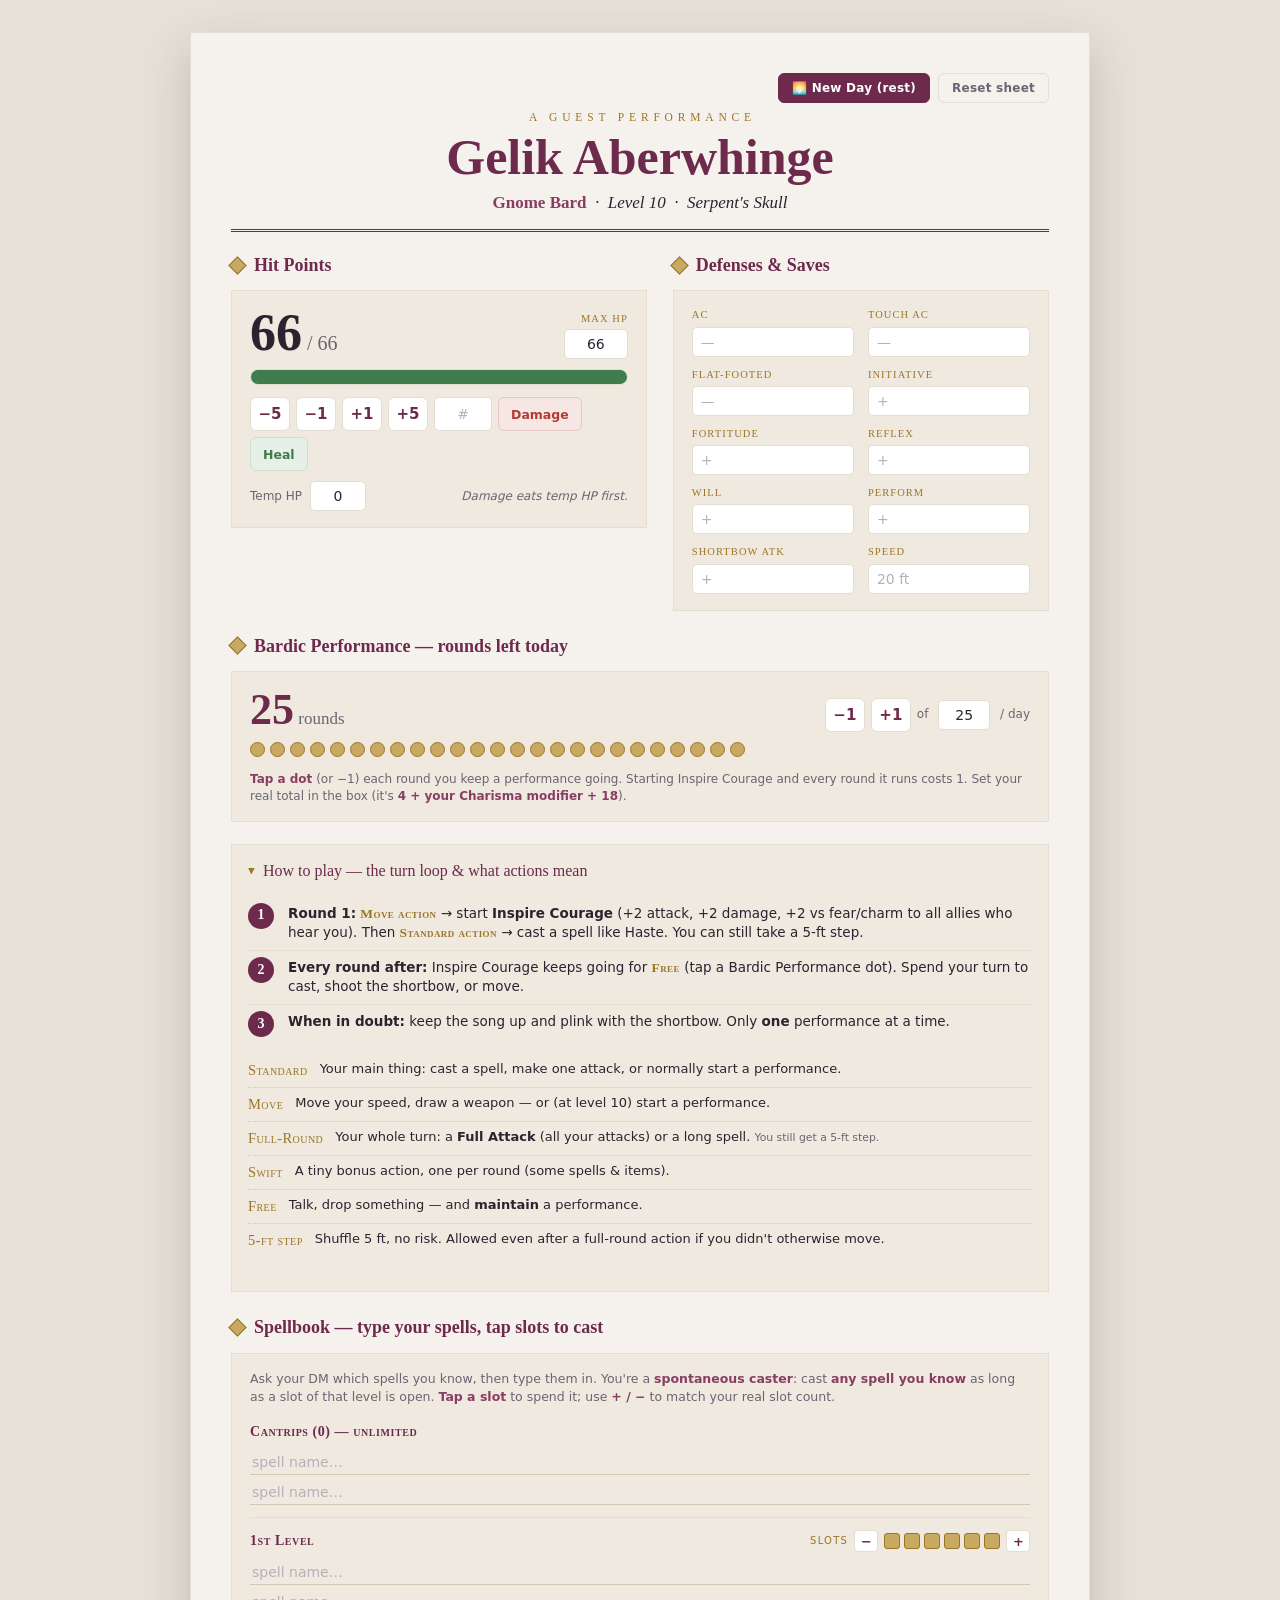
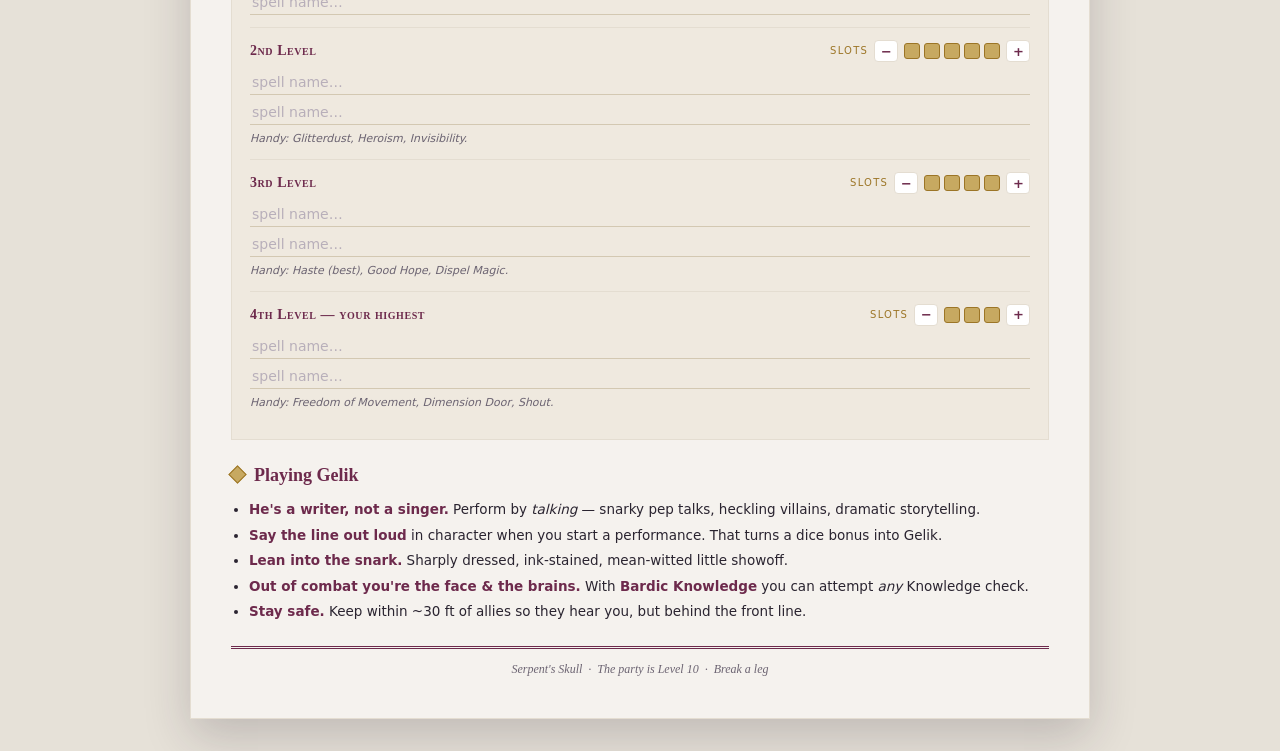
==== gelik.html @ e33d7975 "Add Gelik bard sheet — interactive guest-NPC handout Standalone level-10 gnome bard sheet for Serpen" ====
<!DOCTYPE html>
<html lang="en">
<head>
<meta charset="utf-8">
<meta name="viewport" content="width=device-width, initial-scale=1">
<meta name="description" content="Interactive character sheet for playing Gelik Aberwhinge, a level 10 gnome bard, in Serpent's Skull (Pathfinder 1e).">
<title>Gelik Aberwhinge — Interactive Bard Sheet</title>
<link rel="icon" href="data:image/svg+xml,<svg xmlns=%22http://www.w3.org/2000/svg%22 viewBox=%220 0 100 100%22><text y=%22.9em%22 font-size=%2290%22>%F0%9F%8E%AD</text></svg>">
</head>
<body>
<style>
  :root {
    --paper: #f5f2ee;
    --paper-2: #efe9df;
    --paper-edge: #e4ddd1;
    --ink: #2a2430;
    --muted: #6c6472;
    --plum: #6d2a4c;
    --plum-soft: #8a3d63;
    --brass: #9c7526;
    --brass-soft: #c7a961;
    --rule: #d3c8b2;
    --good: #3f7d4f;
    --warn: #b5852a;
    --bad: #b23b34;
    --frame-bg: #e6e1d8;
    --serif: "Hoefler Text", "Baskerville", "Palatino Linotype", Palatino, Georgia, serif;
    --sans: system-ui, -apple-system, "Segoe UI", Roboto, Helvetica, Arial, sans-serif;
    --mono: ui-monospace, "SF Mono", "Cascadia Mono", Menlo, Consolas, monospace;
  }
  @media (prefers-color-scheme: dark) { :root { --frame-bg: #201c23; } }
  :root[data-theme="dark"] { --frame-bg: #201c23; }
  :root[data-theme="light"] { --frame-bg: #e6e1d8; }

  * { box-sizing: border-box; }
  body {
    margin: 0; background: var(--frame-bg); color: var(--ink);
    font-family: var(--sans); line-height: 1.45;
    padding: clamp(10px, 2.5vw, 34px);
  }
  .sheet {
    max-width: 900px; margin: 0 auto; background: var(--paper);
    border: 1px solid var(--paper-edge);
    box-shadow: 0 18px 44px rgba(40,30,45,.20);
    padding: clamp(16px, 3.4vw, 40px);
  }

  /* Toolbar */
  .toolbar { display: flex; flex-wrap: wrap; gap: 8px; justify-content: flex-end; margin-bottom: 6px; }
  button { font-family: var(--sans); cursor: pointer; border: none; }
  .btn {
    font-size: 12px; font-weight: 600; letter-spacing: .02em;
    padding: 7px 13px; border-radius: 6px; background: #fff;
    border: 1px solid var(--paper-edge); color: var(--ink);
    transition: background .12s, transform .06s;
  }
  .btn:hover { background: var(--paper-2); }
  .btn:active { transform: translateY(1px); }
  .btn.primary { background: var(--plum); color: #fff; border-color: var(--plum); }
  .btn.primary:hover { background: var(--plum-soft); }
  .btn.ghost { background: transparent; color: var(--muted); }

  /* Header */
  header { text-align: center; border-bottom: 3px double var(--plum); padding-bottom: 14px; margin-bottom: 20px; }
  .eyebrow { font-family: var(--serif); font-size: 11.5px; letter-spacing: .42em; text-transform: uppercase; color: var(--brass); margin: 0 0 6px; padding-left: .42em; }
  h1 { font-family: var(--serif); font-weight: 700; font-size: clamp(30px, 6.4vw, 50px); line-height: 1.02; color: var(--plum); margin: 2px 0 8px; text-wrap: balance; }
  .billing { font-family: var(--serif); font-style: italic; font-size: clamp(14px, 2.3vw, 17px); margin: 0; }
  .billing b { font-style: normal; color: var(--plum-soft); }

  h2 { font-family: var(--serif); font-size: 18px; color: var(--plum); margin: 0 0 12px; display: flex; align-items: center; gap: 10px; }
  h2::before { content: ""; width: 11px; height: 11px; flex: none; background: var(--brass-soft); transform: rotate(45deg); border: 1.5px solid var(--brass); }
  section { margin-bottom: 22px; }
  .grid2 { display: grid; grid-template-columns: 1.05fr .95fr; gap: 22px 26px; }
  .card { background: var(--paper-2); border: 1px solid var(--paper-edge); padding: 16px 18px; }

  /* HP tracker */
  .hp-top { display: flex; align-items: flex-end; justify-content: space-between; gap: 12px; margin-bottom: 10px; }
  .hp-cur { font-family: var(--serif); font-weight: 700; font-size: 52px; line-height: 1; color: var(--ink); font-variant-numeric: tabular-nums; }
  .hp-cur small { font-size: 20px; color: var(--muted); font-weight: 400; }
  .hp-maxwrap { text-align: right; font-size: 12px; color: var(--muted); }
  .hp-bar { height: 16px; background: #e0d8c9; border: 1px solid var(--paper-edge); border-radius: 8px; overflow: hidden; margin-bottom: 12px; }
  .hp-fill { height: 100%; width: 100%; background: var(--good); transition: width .2s ease, background .2s; }
  .hp-controls { display: flex; flex-wrap: wrap; gap: 6px; align-items: center; }
  .step { width: 40px; height: 34px; border-radius: 6px; border: 1px solid var(--paper-edge); background: #fff; font-size: 15px; font-weight: 700; color: var(--plum); }
  .step:hover { background: var(--paper); }
  .amt { width: 58px; height: 34px; text-align: center; }
  .dmg { background: #f6e7e5; color: var(--bad); border: 1px solid #e6c9c5; }
  .heal { background: #e6f0e6; color: var(--good); border: 1px solid #cbe0cb; }
  .dmg, .heal { height: 34px; padding: 0 12px; border-radius: 6px; font-weight: 700; font-size: 12.5px; }
  .temp-row { display: flex; align-items: center; gap: 8px; margin-top: 10px; font-size: 12px; color: var(--muted); }

  /* Editable stat inputs */
  input, .in {
    font-family: var(--sans); font-size: 14px; color: var(--ink);
    background: #fff; border: 1px solid var(--paper-edge); border-radius: 5px;
    padding: 6px 8px; width: 100%;
  }
  input:focus, .in:focus { outline: 2px solid var(--brass-soft); outline-offset: 0; border-color: var(--brass); }
  input::placeholder { color: #b8afba; }
  .statgrid { display: grid; grid-template-columns: 1fr 1fr; gap: 10px 14px; }
  .field { display: flex; flex-direction: column; gap: 4px; }
  .field label { font-family: var(--serif); text-transform: uppercase; letter-spacing: .1em; font-size: 10.5px; color: var(--brass); }
  .field input { font-variant-numeric: tabular-nums; }

  /* Bardic Performance */
  .bp-head { display: flex; align-items: flex-end; justify-content: space-between; gap: 12px; margin-bottom: 10px; }
  .bp-cur { font-family: var(--serif); font-weight: 700; font-size: 44px; line-height: 1; color: var(--plum); font-variant-numeric: tabular-nums; }
  .bp-cur small { font-size: 17px; color: var(--muted); font-weight: 400; }
  .pips { display: flex; flex-wrap: wrap; gap: 5px; margin: 10px 0 14px; }
  .pip { width: 15px; height: 15px; border-radius: 50%; border: 1.5px solid var(--brass); background: var(--brass-soft); cursor: pointer; padding: 0; transition: background .1s, transform .06s; }
  .pip.spent { background: transparent; }
  .pip:active { transform: scale(.85); }
  .bp-controls { display: flex; flex-wrap: wrap; gap: 6px; align-items: center; }
  .maxfield { display: inline-flex; align-items: center; gap: 6px; font-size: 12px; color: var(--muted); margin-left: auto; }
  .maxfield input { width: 52px; text-align: center; }

  .note { font-size: 12px; color: var(--muted); margin: 10px 0 0; }
  .note b { color: var(--plum-soft); }

  /* Reference (turn loop + actions) */
  details.ref { border: 1px solid var(--paper-edge); background: var(--paper-2); padding: 4px 16px; margin-bottom: 22px; }
  details.ref summary { font-family: var(--serif); font-size: 16px; color: var(--plum); cursor: pointer; padding: 10px 0; list-style: none; display: flex; align-items: center; gap: 8px; }
  details.ref summary::-webkit-details-marker { display: none; }
  details.ref summary::before { content: "▸"; color: var(--brass); font-size: 13px; transition: transform .15s; }
  details.ref[open] summary::before { transform: rotate(90deg); }
  .ref-body { padding: 4px 0 14px; }
  ol.loop { margin: 0 0 14px; padding: 0; list-style: none; counter-reset: step; }
  ol.loop li { position: relative; padding: 7px 0 7px 40px; border-top: 1px solid var(--paper-edge); font-size: 13.5px; }
  ol.loop li:first-child { border-top: none; }
  ol.loop li::before { counter-increment: step; content: counter(step); position: absolute; left: 0; top: 6px; width: 26px; height: 26px; display: grid; place-items: center; font-family: var(--serif); font-weight: 700; font-size: 14px; color: #fff; background: var(--plum); border-radius: 50%; }
  .act { font-family: var(--serif); font-weight: 700; font-variant: small-caps; letter-spacing: .03em; color: var(--brass); }
  dl.acts div { display: grid; grid-template-columns: auto 1fr; gap: 3px 12px; padding: 6px 0; border-top: 1px dotted var(--rule); font-size: 13px; }
  dl.acts div:first-child { border-top: none; }
  dl.acts dt { font-family: var(--serif); color: var(--brass); font-variant: small-caps; letter-spacing: .03em; font-size: 14.5px; white-space: nowrap; }
  dl.acts dd { margin: 0; }
  dl.acts dd small { color: var(--muted); }

  /* Spellbook */
  .spellbook { border: 1px solid var(--paper-edge); background: var(--paper-2); padding: 16px 18px; }
  .how { font-size: 12.5px; color: var(--muted); margin: 0 0 16px; }
  .how b { color: var(--plum-soft); }
  .grp { padding: 12px 0; border-top: 1px solid var(--paper-edge); }
  .grp:first-of-type { border-top: none; padding-top: 0; }
  .grp-head { display: flex; align-items: center; gap: 10px; margin-bottom: 8px; flex-wrap: wrap; }
  .grp-name { font-family: var(--serif); font-weight: 700; font-size: 14px; color: var(--plum); font-variant: small-caps; letter-spacing: .04em; }
  .slot-ctrl { display: flex; align-items: center; gap: 6px; margin-left: auto; }
  .slot-ctrl .lbl { font-size: 10px; letter-spacing: .12em; text-transform: uppercase; color: var(--brass); }
  .sbox { width: 16px; height: 16px; border: 1.5px solid var(--brass); background: var(--brass-soft); cursor: pointer; padding: 0; border-radius: 3px; transition: background .1s, transform .06s; }
  .sbox.used { background: transparent; }
  .sbox:active { transform: scale(.85); }
  .stepmini { width: 24px; height: 22px; font-size: 13px; font-weight: 700; color: var(--plum); background: #fff; border: 1px solid var(--paper-edge); border-radius: 4px; line-height: 1; }
  .slotpips { display: flex; gap: 4px; }
  .spell-inputs { display: flex; flex-direction: column; gap: 5px; }
  .spell-inputs input { background: transparent; border: none; border-bottom: 1.5px solid var(--rule); border-radius: 0; padding: 4px 2px; }
  .spell-inputs input:focus { outline: none; border-bottom-color: var(--brass); background: #fff9; }
  .hint { font-size: 11px; color: var(--muted); font-style: italic; margin: 6px 0 0; }

  /* Flavor */
  .flavor ul { margin: 0; padding-left: 18px; }
  .flavor li { margin: 6px 0; font-size: 13.5px; }
  .flavor li b { color: var(--plum); }

  footer { margin-top: 24px; padding-top: 12px; border-top: 3px double var(--plum); text-align: center; font-family: var(--serif); font-style: italic; font-size: 12px; color: var(--muted); }
  .saved { font-size: 11px; color: var(--good); opacity: 0; transition: opacity .3s; }
  .saved.show { opacity: 1; }

  @media (max-width: 640px) { .grid2 { grid-template-columns: 1fr; } }
</style>

<div class="sheet">
  <div class="toolbar">
    <span class="saved" id="saved">saved ✓</span>
    <button class="btn primary" id="newday">🌅 New Day (rest)</button>
    <button class="btn ghost" id="reset">Reset sheet</button>
  </div>

  <header>
    <p class="eyebrow">A Guest Performance</p>
    <h1>Gelik Aberwhinge</h1>
    <p class="billing"><b>Gnome Bard</b> &nbsp;·&nbsp; Level 10 &nbsp;·&nbsp; Serpent's Skull</p>
  </header>

  <div class="grid2">
    <!-- HP -->
    <section>
      <h2>Hit Points</h2>
      <div class="card">
        <div class="hp-top">
          <div class="hp-cur"><span id="hpCur">66</span><small> / <span id="hpMaxLabel">66</span></small></div>
          <div class="hp-maxwrap">
            <div class="field" style="gap:3px;">
              <label>Max HP</label>
              <input id="hpMax" type="text" inputmode="numeric" value="66" style="width:64px;text-align:center;">
            </div>
          </div>
        </div>
        <div class="hp-bar"><div class="hp-fill" id="hpFill"></div></div>
        <div class="hp-controls">
          <button class="step" data-hp="-5">−5</button>
          <button class="step" data-hp="-1">−1</button>
          <button class="step" data-hp="1">+1</button>
          <button class="step" data-hp="5">+5</button>
          <input class="amt" id="hpAmt" type="text" inputmode="numeric" placeholder="#">
          <button class="dmg" id="hpDmg">Damage</button>
          <button class="heal" id="hpHeal">Heal</button>
        </div>
        <div class="temp-row">
          <span>Temp HP</span>
          <input id="tempHp" type="text" inputmode="numeric" value="0" style="width:56px;text-align:center;">
          <span style="margin-left:auto;font-style:italic;">Damage eats temp HP first.</span>
        </div>
      </div>
    </section>

    <!-- Defenses / Saves -->
    <section>
      <h2>Defenses &amp; Saves</h2>
      <div class="card">
        <div class="statgrid">
          <div class="field"><label>AC</label><input data-stat="ac" type="text" placeholder="—"></div>
          <div class="field"><label>Touch AC</label><input data-stat="touch" type="text" placeholder="—"></div>
          <div class="field"><label>Flat-Footed</label><input data-stat="flat" type="text" placeholder="—"></div>
          <div class="field"><label>Initiative</label><input data-stat="init" type="text" placeholder="+"></div>
          <div class="field"><label>Fortitude</label><input data-stat="fort" type="text" placeholder="+"></div>
          <div class="field"><label>Reflex</label><input data-stat="ref" type="text" placeholder="+"></div>
          <div class="field"><label>Will</label><input data-stat="will" type="text" placeholder="+"></div>
          <div class="field"><label>Perform</label><input data-stat="perform" type="text" placeholder="+"></div>
          <div class="field"><label>Shortbow atk</label><input data-stat="shortbow" type="text" placeholder="+"></div>
          <div class="field"><label>Speed</label><input data-stat="speed" type="text" placeholder="20 ft"></div>
        </div>
      </div>
    </section>
  </div>

  <!-- Bardic Performance -->
  <section>
    <h2>Bardic Performance — rounds left today</h2>
    <div class="card">
      <div class="bp-head">
        <div class="bp-cur"><span id="bpCur">25</span><small> rounds</small></div>
        <div class="bp-controls">
          <button class="step" id="bpMinus">−1</button>
          <button class="step" id="bpPlus">+1</button>
          <span class="maxfield">of&nbsp;<input id="bpMax" type="text" inputmode="numeric" value="25">&nbsp;/ day</span>
        </div>
      </div>
      <div class="pips" id="bpPips"></div>
      <p class="note"><b>Tap a dot</b> (or −1) each round you keep a performance going. Starting Inspire Courage and every round it runs costs 1. Set your real total in the box (it's <b>4 + your Charisma modifier + 18</b>).</p>
    </div>
  </section>

  <!-- Reference -->
  <details class="ref" open>
    <summary>How to play — the turn loop &amp; what actions mean</summary>
    <div class="ref-body">
      <ol class="loop">
        <li><b>Round 1:</b> <span class="act">Move action</span> &rarr; start <b>Inspire Courage</b> (+2 attack, +2 damage, +2 vs fear/charm to all allies who hear you). Then <span class="act">Standard action</span> &rarr; cast a spell like Haste. You can still take a 5-ft step.</li>
        <li><b>Every round after:</b> Inspire Courage keeps going for <span class="act">Free</span> (tap a Bardic Performance dot). Spend your turn to cast, shoot the shortbow, or move.</li>
        <li><b>When in doubt:</b> keep the song up and plink with the shortbow. Only <b>one</b> performance at a time.</li>
      </ol>
      <dl class="acts">
        <div><dt>Standard</dt><dd>Your main thing: cast a spell, make one attack, or normally start a performance.</dd></div>
        <div><dt>Move</dt><dd>Move your speed, draw a weapon — or (at level 10) start a performance.</dd></div>
        <div><dt>Full-Round</dt><dd>Your whole turn: a <b>Full Attack</b> (all your attacks) or a long spell. <small>You still get a 5-ft step.</small></dd></div>
        <div><dt>Swift</dt><dd>A tiny bonus action, one per round (some spells &amp; items).</dd></div>
        <div><dt>Free</dt><dd>Talk, drop something — and <b>maintain</b> a performance.</dd></div>
        <div><dt>5-ft step</dt><dd>Shuffle 5 ft, no risk. Allowed even after a full-round action if you didn't otherwise move.</dd></div>
      </dl>
    </div>
  </details>

  <!-- Spellbook -->
  <section>
    <h2>Spellbook — type your spells, tap slots to cast</h2>
    <div class="spellbook">
      <p class="how">Ask your DM which spells you know, then type them in. You're a <b>spontaneous caster</b>: cast <b>any spell you know</b> as long as a slot of that level is open. <b>Tap a slot</b> to spend it; use <b>+ / −</b> to match your real slot count.</p>
      <div id="spellbook"></div>
    </div>
  </section>

  <!-- Flavor -->
  <section class="flavor">
    <h2>Playing Gelik</h2>
    <ul>
      <li><b>He's a writer, not a singer.</b> Perform by <em>talking</em> — snarky pep talks, heckling villains, dramatic storytelling.</li>
      <li><b>Say the line out loud</b> in character when you start a performance. That turns a dice bonus into Gelik.</li>
      <li><b>Lean into the snark.</b> Sharply dressed, ink-stained, mean-witted little showoff.</li>
      <li><b>Out of combat you're the face &amp; the brains.</b> With <b>Bardic Knowledge</b> you can attempt <em>any</em> Knowledge check.</li>
      <li><b>Stay safe.</b> Keep within ~30 ft of allies so they hear you, but behind the front line.</li>
    </ul>
  </section>

  <footer>Serpent's Skull &nbsp;·&nbsp; The party is Level 10 &nbsp;·&nbsp; Break a leg</footer>
</div>

<script>
(function () {
  "use strict";
  var KEY = "gelik-bard-sheet-v1";

  var SPELL_LEVELS = [
    { id: "l0", name: "Cantrips (0) — unlimited", slots: 0, hint: "" },
    { id: "l1", name: "1st Level", slots: 6, hint: "" },
    { id: "l2", name: "2nd Level", slots: 5, hint: "Handy: Glitterdust, Heroism, Invisibility." },
    { id: "l3", name: "3rd Level", slots: 4, hint: "Handy: Haste (best), Good Hope, Dispel Magic." },
    { id: "l4", name: "4th Level — your highest", slots: 3, hint: "Handy: Freedom of Movement, Dimension Door, Shout." }
  ];

  function defaults() {
    var spells = {};
    SPELL_LEVELS.forEach(function (lv) {
      spells[lv.id] = { slots: lv.slots, used: [], names: ["", ""] };
    });
    return {
      stats: {},
      hpMax: 66, hpCur: 66, tempHp: 0,
      bpMax: 25, bpCur: 25,
      spells: spells
    };
  }

  var S;
  try { S = JSON.parse(localStorage.getItem(KEY)) || defaults(); }
  catch (e) { S = defaults(); }
  // migrate/guard
  if (!S.spells) S.spells = defaults().spells;
  SPELL_LEVELS.forEach(function (lv) {
    if (!S.spells[lv.id]) S.spells[lv.id] = { slots: lv.slots, used: [], names: ["", ""] };
    if (!S.spells[lv.id].names) S.spells[lv.id].names = ["", ""];
    if (!S.spells[lv.id].used) S.spells[lv.id].used = [];
  });
  if (!S.stats) S.stats = {};

  var savedEl = document.getElementById("saved");
  var savedTimer;
  function save() {
    try { localStorage.setItem(KEY, JSON.stringify(S)); } catch (e) {}
    savedEl.classList.add("show");
    clearTimeout(savedTimer);
    savedTimer = setTimeout(function () { savedEl.classList.remove("show"); }, 900);
  }

  function num(v, d) { var n = parseInt(v, 10); return isNaN(n) ? d : n; }
  function clamp(n, lo, hi) { return Math.max(lo, Math.min(hi, n)); }

  /* ---------- HP ---------- */
  var hpCurEl = document.getElementById("hpCur");
  var hpMaxLabel = document.getElementById("hpMaxLabel");
  var hpFill = document.getElementById("hpFill");
  var hpMaxInput = document.getElementById("hpMax");
  var tempInput = document.getElementById("tempHp");

  function renderHP() {
    hpMaxInput.value = S.hpMax;
    tempInput.value = S.tempHp;
    hpCurEl.textContent = S.hpCur + (S.tempHp > 0 ? "+" + S.tempHp : "");
    hpMaxLabel.textContent = S.hpMax;
    var ratio = S.hpMax > 0 ? clamp(S.hpCur / S.hpMax, 0, 1) : 0;
    hpFill.style.width = (ratio * 100) + "%";
    hpFill.style.background = ratio > 0.5 ? "var(--good)" : (ratio > 0.25 ? "var(--warn)" : "var(--bad)");
  }
  function changeHP(delta) {
    if (delta < 0) {
      var dmg = -delta;
      if (S.tempHp > 0) {
        var absorbed = Math.min(S.tempHp, dmg);
        S.tempHp -= absorbed; dmg -= absorbed;
      }
      S.hpCur = clamp(S.hpCur - dmg, 0, S.hpMax);
    } else {
      S.hpCur = clamp(S.hpCur + delta, 0, S.hpMax);
    }
    renderHP(); save();
  }
  document.querySelectorAll(".step[data-hp]").forEach(function (b) {
    b.addEventListener("click", function () { changeHP(num(b.getAttribute("data-hp"), 0)); });
  });
  document.getElementById("hpDmg").addEventListener("click", function () {
    var v = num(document.getElementById("hpAmt").value, 0); if (v) changeHP(-Math.abs(v));
  });
  document.getElementById("hpHeal").addEventListener("click", function () {
    var v = num(document.getElementById("hpAmt").value, 0); if (v) changeHP(Math.abs(v));
  });
  hpMaxInput.addEventListener("input", function () {
    S.hpMax = num(hpMaxInput.value, 0);
    S.hpCur = clamp(S.hpCur, 0, S.hpMax);
    renderHP(); save();
  });
  tempInput.addEventListener("input", function () { S.tempHp = num(tempInput.value, 0); renderHP(); save(); });

  /* ---------- Stats ---------- */
  document.querySelectorAll("input[data-stat]").forEach(function (inp) {
    var k = inp.getAttribute("data-stat");
    if (S.stats[k] != null) inp.value = S.stats[k];
    inp.addEventListener("input", function () { S.stats[k] = inp.value; save(); });
  });

  /* ---------- Bardic Performance ---------- */
  var bpCurEl = document.getElementById("bpCur");
  var bpMaxInput = document.getElementById("bpMax");
  var bpPips = document.getElementById("bpPips");

  function renderBP() {
    bpCurEl.textContent = S.bpCur;
    bpMaxInput.value = S.bpMax;
    bpPips.innerHTML = "";
    var cap = Math.min(S.bpMax, 40); // cap dots drawn for sanity
    for (var i = 0; i < cap; i++) {
      var p = document.createElement("button");
      p.className = "pip" + (i >= S.bpCur ? " spent" : "");
      p.setAttribute("aria-label", "performance round " + (i + 1));
      (function (idx) {
        p.addEventListener("click", function () {
          // clicking sets remaining to idx (if filled) or idx+1 (if spent)
          S.bpCur = (idx < S.bpCur) ? idx : idx + 1;
          S.bpCur = clamp(S.bpCur, 0, S.bpMax);
          renderBP(); save();
        });
      })(i);
      bpPips.appendChild(p);
    }
  }
  document.getElementById("bpMinus").addEventListener("click", function () { S.bpCur = clamp(S.bpCur - 1, 0, S.bpMax); renderBP(); save(); });
  document.getElementById("bpPlus").addEventListener("click", function () { S.bpCur = clamp(S.bpCur + 1, 0, S.bpMax); renderBP(); save(); });
  bpMaxInput.addEventListener("input", function () {
    S.bpMax = num(bpMaxInput.value, 0);
    S.bpCur = clamp(S.bpCur, 0, S.bpMax);
    renderBP(); save();
  });

  /* ---------- Spellbook ---------- */
  var sbEl = document.getElementById("spellbook");
  function renderSpellbook() {
    sbEl.innerHTML = "";
    SPELL_LEVELS.forEach(function (lv) {
      var st = S.spells[lv.id];
      var grp = document.createElement("div");
      grp.className = "grp";

      var head = document.createElement("div");
      head.className = "grp-head";
      var nm = document.createElement("span");
      nm.className = "grp-name";
      nm.textContent = lv.name;
      head.appendChild(nm);

      if (lv.slots !== 0 || st.slots > 0) {
        var ctrl = document.createElement("div");
        ctrl.className = "slot-ctrl";
        var lbl = document.createElement("span");
        lbl.className = "lbl"; lbl.textContent = "Slots";
        ctrl.appendChild(lbl);

        var minus = document.createElement("button");
        minus.className = "stepmini"; minus.textContent = "−";
        minus.addEventListener("click", function () {
          st.slots = Math.max(0, st.slots - 1);
          if (st.used.length > st.slots) st.used.length = st.slots;
          renderSpellbook(); save();
        });
        ctrl.appendChild(minus);

        var pipwrap = document.createElement("div");
        pipwrap.className = "slotpips";
        for (var i = 0; i < st.slots; i++) {
          var sb = document.createElement("button");
          sb.className = "sbox" + (st.used[i] ? " used" : "");
          sb.setAttribute("aria-label", lv.name + " slot " + (i + 1));
          (function (idx) {
            sb.addEventListener("click", function () {
              st.used[idx] = !st.used[idx];
              renderSpellbook(); save();
            });
          })(i);
          pipwrap.appendChild(sb);
        }
        ctrl.appendChild(pipwrap);

        var plus = document.createElement("button");
        plus.className = "stepmini"; plus.textContent = "+";
        plus.addEventListener("click", function () {
          st.slots = st.slots + 1;
          renderSpellbook(); save();
        });
        ctrl.appendChild(plus);

        head.appendChild(ctrl);
      }
      grp.appendChild(head);

      var inputs = document.createElement("div");
      inputs.className = "spell-inputs";
      function makeSpellInput(idx) {
        var inp = document.createElement("input");
        inp.type = "text";
        inp.value = st.names[idx] || "";
        inp.placeholder = "spell name…";
        inp.addEventListener("input", function () {
          st.names[idx] = inp.value;
          // grow: append one fresh line (no full re-render, keeps focus)
          if (idx === st.names.length - 1 && inp.value.trim() !== "") {
            st.names.push("");
            inputs.appendChild(makeSpellInput(st.names.length - 1));
          }
          save();
        });
        return inp;
      }
      for (var ni = 0; ni < st.names.length; ni++) inputs.appendChild(makeSpellInput(ni));
      grp.appendChild(inputs);

      if (lv.hint) {
        var h = document.createElement("p");
        h.className = "hint"; h.innerHTML = lv.hint;
        grp.appendChild(h);
      }
      sbEl.appendChild(grp);
    });
  }
  /* ---------- Toolbar ---------- */
  document.getElementById("newday").addEventListener("click", function () {
    S.hpCur = S.hpMax; S.tempHp = 0; S.bpCur = S.bpMax;
    SPELL_LEVELS.forEach(function (lv) { S.spells[lv.id].used = []; });
    renderAll(); save();
  });
  document.getElementById("reset").addEventListener("click", function () {
    if (!confirm("Reset the whole sheet? This clears your saved numbers and spells.")) return;
    S = defaults();
    document.querySelectorAll("input[data-stat]").forEach(function (inp) { inp.value = ""; });
    renderAll(); save();
  });

  function renderAll() { renderHP(); renderBP(); renderSpellbook(); }
  renderAll();
})();
</script>
</body>
</html>
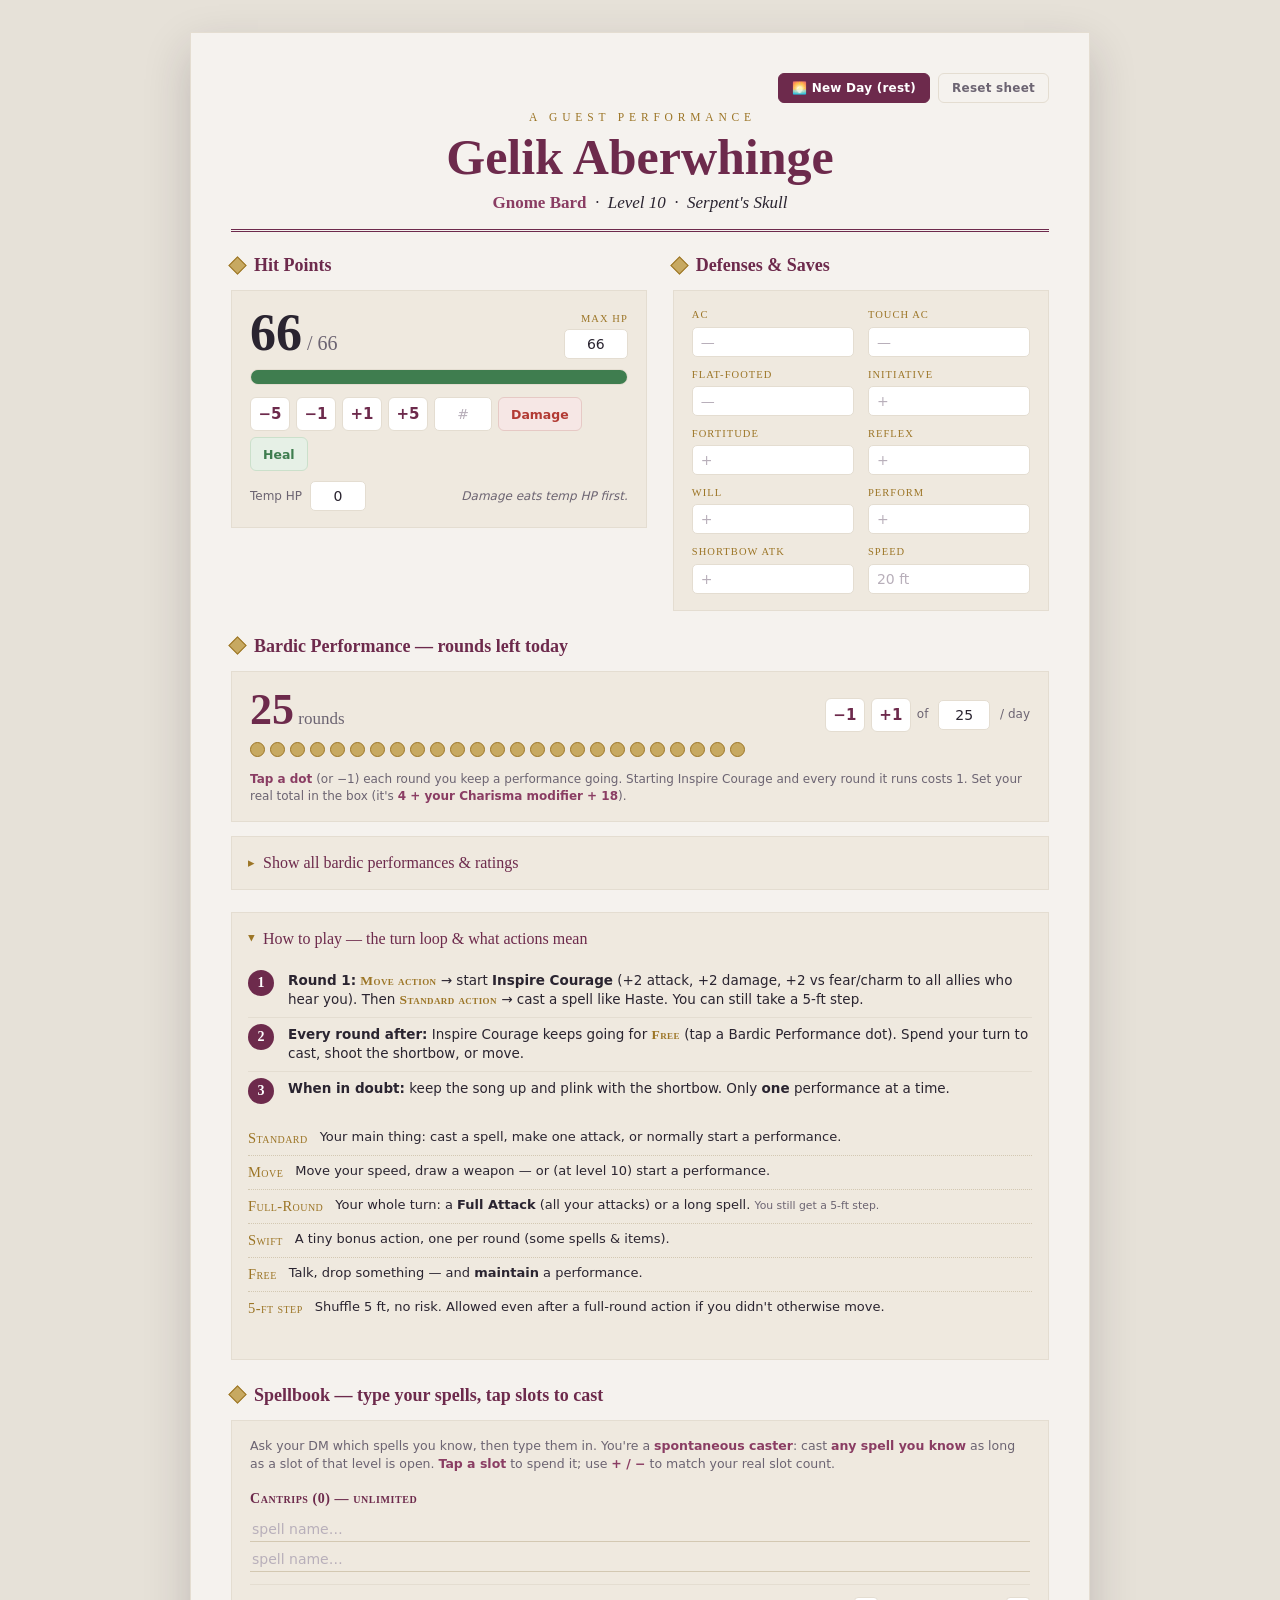
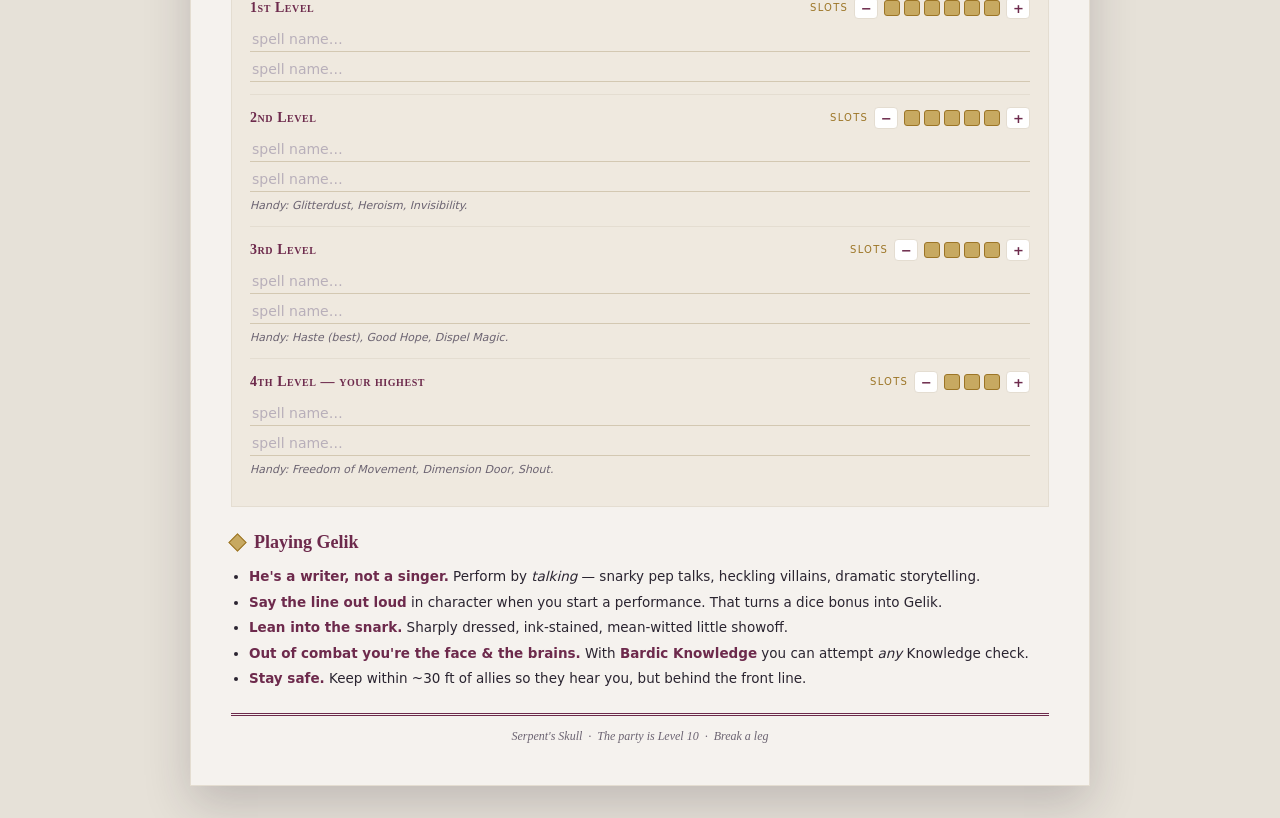
==== commit 0dd2c021: "Gelik sheet: add RPGBOT-rated bardic performance list to the Bardic Performance section Co-Authored-" ====
--- a/gelik.html
+++ b/gelik.html
@@ -135,6 +135,23 @@
   dl.acts dd { margin: 0; }
   dl.acts dd small { color: var(--muted); }
 
+  /* Bardic performance tiers (RPGBOT-style color scale) */
+  .tier-legend { display: flex; flex-wrap: wrap; gap: 5px 16px; margin: 0 0 14px; padding-bottom: 12px; border-bottom: 1px dotted var(--rule); font-size: 11.5px; color: var(--muted); align-items: center; }
+  .tier-legend .leg { display: inline-flex; align-items: center; gap: 6px; }
+  .tier-legend .swatch { width: 12px; height: 12px; border-radius: 3px; background: var(--tier); flex: none; }
+  .tier-legend .cite { margin-left: auto; font-style: italic; }
+  .perf-list { display: flex; flex-direction: column; gap: 8px; }
+  .perf-item { background: #fff; border: 1px solid var(--paper-edge); border-left: 5px solid var(--tier); padding: 10px 14px; }
+  .perf-name { font-family: var(--serif); font-weight: 700; font-size: 15px; color: var(--plum); display: flex; align-items: center; gap: 8px; flex-wrap: wrap; }
+  .tier-pill { font-family: var(--sans); font-size: 9.5px; font-weight: 700; text-transform: uppercase; letter-spacing: .09em; color: #fff; background: var(--tier); padding: 2px 8px; border-radius: 10px; }
+  .perf-mech { font-size: 13px; margin: 5px 0 3px; }
+  .perf-use { font-size: 12.5px; color: var(--muted); }
+  .perf-use b { color: var(--plum-soft); font-weight: 600; }
+  .tier-blue { --tier: #2f6db0; }
+  .tier-green { --tier: #3f8f52; }
+  .tier-orange { --tier: #c8791f; }
+  .tier-red { --tier: #b23b34; }
+
   /* Spellbook */
   .spellbook { border: 1px solid var(--paper-edge); background: var(--paper-2); padding: 16px 18px; }
   .how { font-size: 12.5px; color: var(--muted); margin: 0 0 16px; }
@@ -247,6 +264,71 @@
       <div class="pips" id="bpPips"></div>
       <p class="note"><b>Tap a dot</b> (or −1) each round you keep a performance going. Starting Inspire Courage and every round it runs costs 1. Set your real total in the box (it's <b>4 + your Charisma modifier + 18</b>).</p>
     </div>
+
+    <details class="ref" style="margin-top:14px; margin-bottom:0;">
+      <summary>Show all bardic performances &amp; ratings</summary>
+      <div class="ref-body">
+        <div class="tier-legend">
+          <span class="leg tier-blue"><span class="swatch"></span> Great</span>
+          <span class="leg tier-green"><span class="swatch"></span> Good</span>
+          <span class="leg tier-orange"><span class="swatch"></span> OK</span>
+          <span class="leg tier-red"><span class="swatch"></span> Skip</span>
+          <span class="cite">ratings from RPGBOT's PF1 bard guide</span>
+        </div>
+        <div class="perf-list">
+
+          <div class="perf-item tier-blue">
+            <div class="perf-name">Inspire Courage <span class="tier-pill">Great</span></div>
+            <div class="perf-mech">Every ally who can hear you gets <b>+2 to attack rolls, +2 weapon damage, and +2 on saves vs fear &amp; charm</b>.</div>
+            <div class="perf-use">The bard's bread &amp; butter — it'll eat most of your performance rounds. <b>Start it turn 1</b> and keep it running all fight.</div>
+          </div>
+
+          <div class="perf-item tier-blue">
+            <div class="perf-name">Inspire Competence <span class="tier-pill">Great</span></div>
+            <div class="perf-mech">+3 to one ally's skill check (they must see &amp; hear you).</div>
+            <div class="perf-use">Use it for almost <em>any</em> skill check (except Stealth) — help the party's lockpicker, climber, or face nail it.</div>
+          </div>
+
+          <div class="perf-item tier-blue">
+            <div class="perf-name">Inspire Greatness <span class="tier-pill">Great</span></div>
+            <div class="perf-mech">One ally gains <b>2 bonus Hit Dice</b> (2d10 temp HP + their Con), <b>+2 to attack</b>, and <b>+1 Fortitude</b>.</div>
+            <div class="perf-use">Fantastic on the front-line fighter (Naz). When the temp HP runs out, just stop and restart it — no extra cost.</div>
+          </div>
+
+          <div class="perf-item tier-blue">
+            <div class="perf-name">Dirge of Doom <span class="tier-pill">Great</span></div>
+            <div class="perf-mech">All enemies within 30 ft become <b>shaken</b> (−2 to attacks, saves, skills). <b>No saving throw.</b></div>
+            <div class="perf-use">Soften a cluster of enemies right before an ally drops a save-or-suck spell. (Doesn't stack with other fear effects.)</div>
+          </div>
+
+          <div class="perf-item tier-blue">
+            <div class="perf-name">Suggestion <span class="tier-pill">Great</span></div>
+            <div class="perf-mech">Whisper a reasonable command to one <em>already-fascinated</em> enemy; they obey for hours unless they beat a Will save.</div>
+            <div class="perf-use">Fascinate to calm foes, then Suggest they go wander off somewhere — a great way to skip a fight entirely.</div>
+          </div>
+
+          <div class="perf-item tier-green">
+            <div class="perf-name">Fascinate <span class="tier-pill">Good</span></div>
+            <div class="perf-mech">Up to <b>4</b> enemies who can see &amp; hear you must save (Will) or stand transfixed. <b>Breaks the instant they're threatened or take damage.</b></div>
+            <div class="perf-use">Surprisingly handy to defuse an ambush or set up a Suggestion. Fragile — any attack ends it.</div>
+          </div>
+
+          <div class="perf-item tier-red">
+            <div class="perf-name">Countersong <span class="tier-pill">Skip</span></div>
+            <div class="perf-mech">For a few rounds, allies may use your Perform check instead of their save vs <b>sonic or language-based</b> effects.</div>
+            <div class="perf-use">Very situational — only when an enemy attacks with sound or voice (a harpy's song, a banshee's wail).</div>
+          </div>
+
+          <div class="perf-item tier-red">
+            <div class="perf-name">Distraction <span class="tier-pill">Skip</span></div>
+            <div class="perf-mech">Like Countersong, but covers your allies' saves against <b>visual illusions</b> (patterns, figments).</div>
+            <div class="perf-use">Very situational — only against illusion magic. A touch more useful than Countersong.</div>
+          </div>
+
+        </div>
+        <p class="note" style="margin-top:12px;"><b>Remember:</b> only <b>one</b> performance at a time. When in doubt, Inspire Courage.</p>
+      </div>
+    </details>
   </section>
 
   <!-- Reference -->
